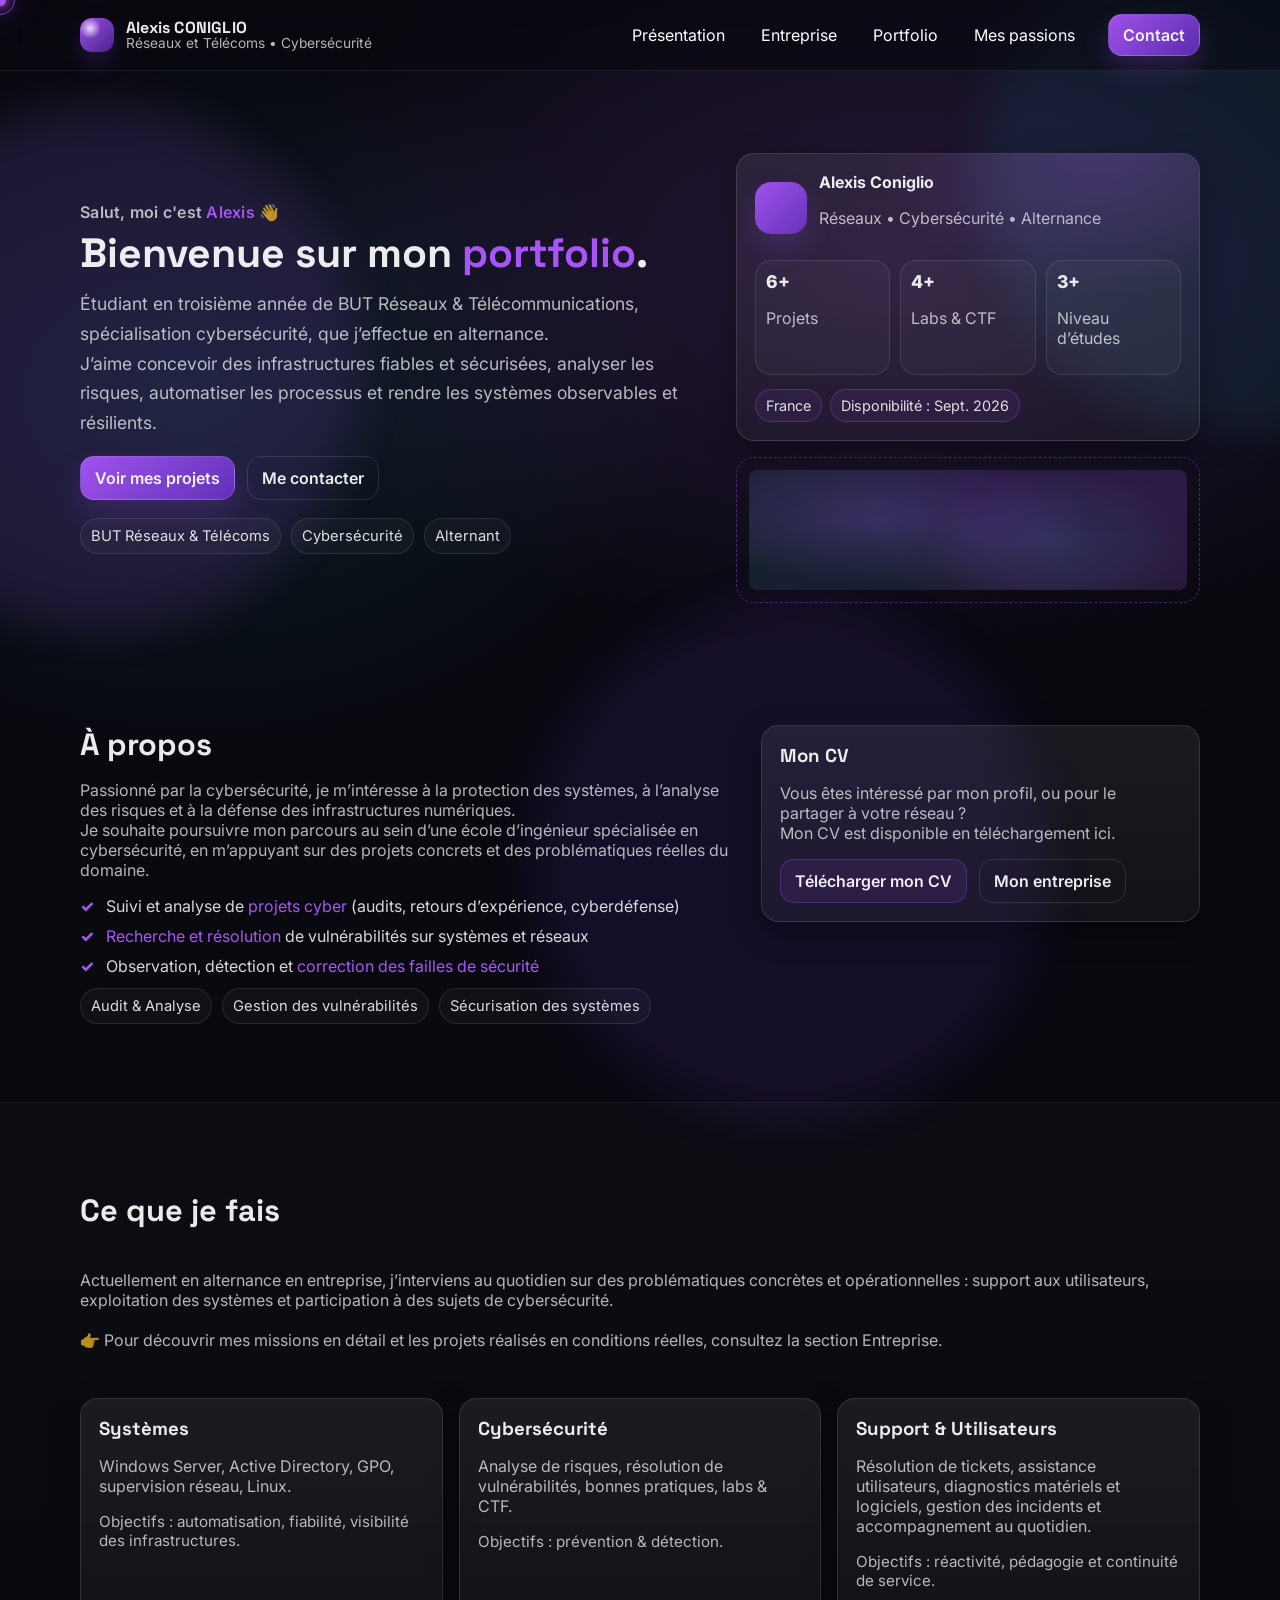
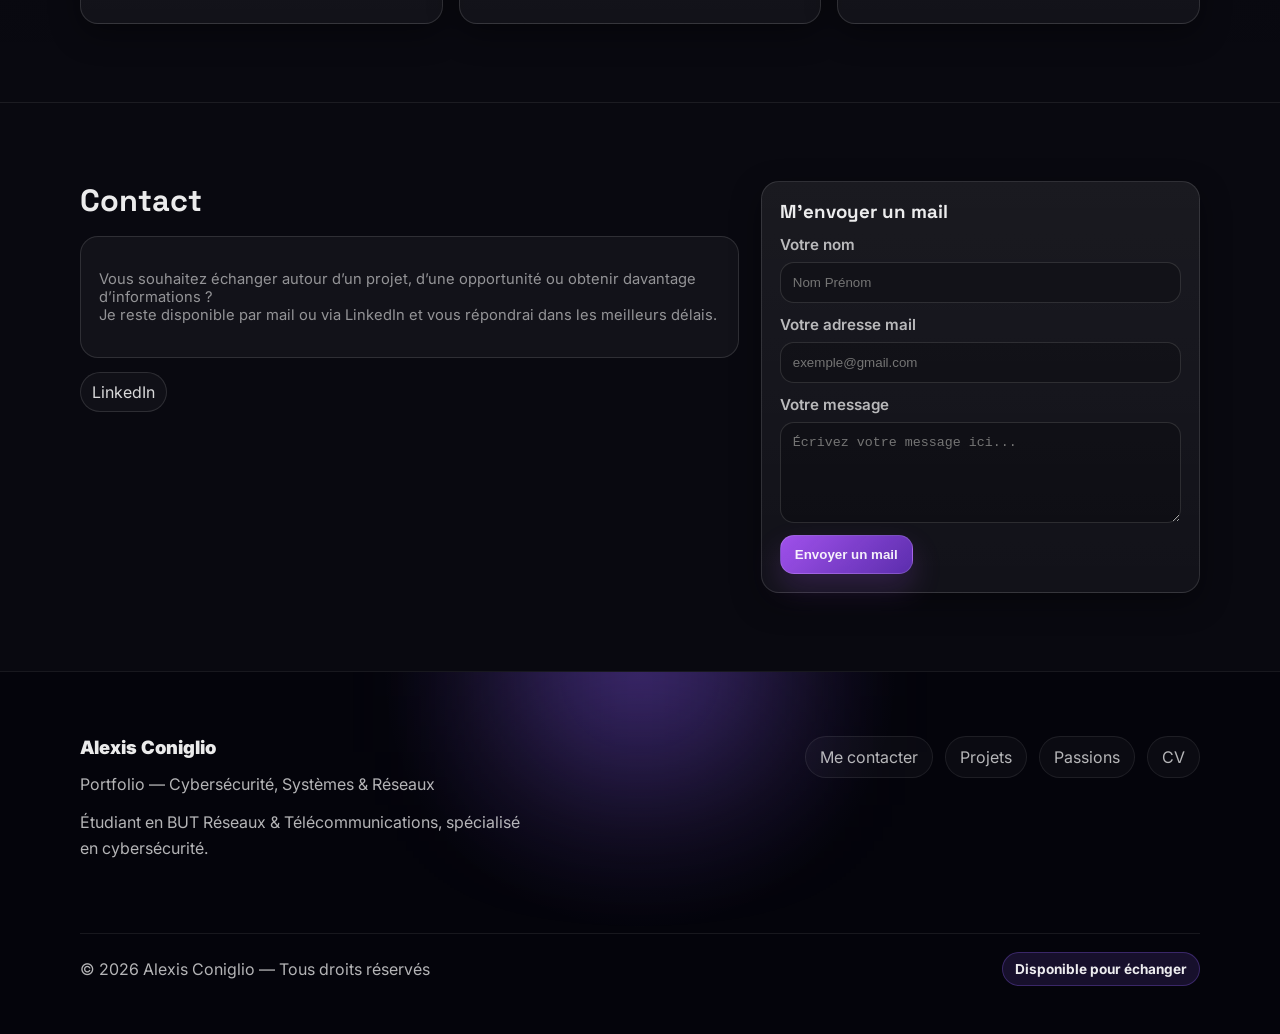
==== index.html @ c51f682e "Modification HTML + CSS" ====
<!doctype html>
<html lang="fr">
<head>
  <meta charset="utf-8" />
  <meta name="viewport" content="width=device-width,initial-scale=1" />
  <meta name="color-scheme" content="dark" />
  <title>Portfolio • Présentation</title>
  <meta name="description" content="Portfolio personnel – thème noir & violet." />
  <link rel="icon" href="assets/img/favicon.svg" type="image/svg+xml" />
  <link rel="stylesheet" href="assets/css/style.css" />
  <link rel="preconnect" href="https://fonts.googleapis.com" />
  <link rel="preconnect" href="https://fonts.gstatic.com" crossorigin />
  <link href="https://fonts.googleapis.com/css2?family=Inter:wght@400;600;800&family=Space+Grotesk:wght@500;700&display=swap" rel="stylesheet">
</head>
<body>
  <a class="skip-link" href="#contenu">Aller au contenu</a>

  <header class="site-header">
    <div class="container header-inner">
      <a class="brand" href="index.html" aria-label="Retour à l'accueil">
        <span class="brand-mark" aria-hidden="true"></span>
        <span class="brand-text">
          <span class="brand-name">Alexis CONIGLIO</span>
          <span class="brand-sub">Réseaux et Télécoms • Cybersécurité</span>
        </span>
      </a>

      <button class="nav-toggle" type="button" aria-expanded="false" aria-controls="nav">
        <span class="nav-toggle-lines" aria-hidden="true"></span>
        <span class="sr-only">Ouvrir le menu</span>
      </button>

      <nav id="nav" class="nav" aria-label="Navigation principale">
        <a class="nav-link" href="index.html">Présentation</a>
        <a class="nav-link" href="entreprise.html">Entreprise</a>
        <a class="nav-link" href="portfolio.html">Portfolio</a>
        <a class="nav-link" href="passions.html">Mes passions</a>
        <a class="nav-cta" href="index.html#contact">Contact</a>
      </nav>
    </div>
  </header>

  <div class="bg-orbs" aria-hidden="true">
    <span class="orb orb-a"></span>
    <span class="orb orb-b"></span>
    <span class="orb orb-c"></span>
  </div>

  <main id="contenu">

    <section class="hero">
      <div class="container hero-grid">
        <div class="hero-text">
          <p class="kicker reveal">Salut, moi c'est <span class="accent">Alexis</span> 👋</p>
          <h1 class="reveal">Bienvenue sur mon <span class="accent">portfolio</span>.</h1>
          <p class="lead reveal">
            Étudiant en troisième année de BUT Réseaux & Télécommunications, spécialisation cybersécurité, que j’effectue en alternance. <br>
            J’aime concevoir des infrastructures fiables et sécurisées, analyser les risques, automatiser les processus et rendre les systèmes observables et résilients.
          </p>

          <div class="hero-actions reveal">
            <a class="btn primary" href="portfolio.html">Voir mes projets</a>
            <a class="btn ghost" href="#contact">Me contacter</a>
          </div>

          <div class="hero-badges reveal" aria-label="Points forts">
            <span class="badge">BUT Réseaux & Télécoms</span>
            <span class="badge">Cybersécurité</span>
            <span class="badge">Alternant</span>
          </div>
        </div>

        <div class="hero-visual reveal">
          <div class="card profile-card">
            <div class="profile-top">
              <div class="avatar" aria-hidden="true"></div>
              <div>
                <p class="profile-name">Alexis Coniglio</p>
                <p class="muted">Réseaux • Cybersécurité • Alternance</p>
              </div>
            </div>

            <div class="profile-stats">
              <div class="stat">
                <p class="stat-number">6+</p>
                <p class="muted">Projets</p>
              </div>
              <div class="stat">
                <p class="stat-number">4+</p>
                <p class="muted">Labs & CTF</p>
              </div>
              <div class="stat">
                <p class="stat-number">3+</p>
                <p class="muted">Niveau d’études</p>
              </div>
            </div>

            <div class="profile-meta">
              <span class="chip">France</span>
              <span class="chip">Disponibilité : Sept. 2026</span>
            </div>
          </div>

          <div class="glow-frame" aria-hidden="true">
            <div class="glow-inner"></div>
          </div>
        </div>
      </div>

    </section>

    <section id="apropos" class="section">
      <div class="container two-col">
        <div class="reveal">
          <h2>À propos</h2>
          <p class="muted">
            Passionné par la cybersécurité, je m’intéresse à la protection des systèmes, à l’analyse des risques et à la défense des infrastructures numériques. <br>
            Je souhaite poursuivre mon parcours au sein d’une école d’ingénieur spécialisée en cybersécurité, en m’appuyant sur des projets concrets et des problématiques réelles du domaine.
          </p>

          <ul class="checklist">
            <li>Suivi et analyse de <span class="accent">projets cyber</span> (audits, retours d’expérience, cyberdéfense)</li>
            <li><span class="accent">Recherche et résolution</span> de vulnérabilités sur systèmes et réseaux</li>
            <li>Observation, détection et <span class="accent">correction des failles de sécurité</span></li>
          </ul>

          <div class="pill-row">
            <span class="pill">Audit & Analyse</span>
            <span class="pill">Gestion des vulnérabilités</span>
            <span class="pill">Sécurisation des systèmes</span>
          </div>
        </div>

        <div class="card reveal">
          <h3>Mon CV</h3>
          <p class="muted">
            Vous êtes intéressé par mon profil, ou pour le partager à votre réseau ? <br>
            Mon CV est disponible en téléchargement ici.
          </p>
          <div class="row">
            <a class="btn secondary" href="assets/docs/CV_alternance_Alexis_Coniglio.pdf" target="_blank" rel="noreferrer">Télécharger mon CV</a>
            <a class="btn ghost" href="entreprise.html">Mon entreprise</a>
          </div>
        </div>
      </div>
    </section>

    <section class="section alt">
      <div class="container">
        <div class="section-head reveal">
          <h2>Ce que je fais</h2>
          <p class="muted">Actuellement en alternance en entreprise, j’interviens au quotidien sur des problématiques concrètes et opérationnelles : support aux utilisateurs, exploitation des systèmes et participation à des sujets de cybersécurité.<br><br>
                          👉 Pour découvrir mes missions en détail et les projets réalisés en conditions réelles, consultez la section Entreprise.</p>
        </div>

        <div class="grid cards-3">
            <article class="card reveal">
            <h3>Systèmes</h3>
            <p class="muted">Windows Server, Active Directory, GPO, supervision réseau, Linux.</p>
            <p class="mini">Objectifs : automatisation, fiabilité, visibilité des infrastructures.</p>
          </article>

          <article class="card reveal">
            <h3>Cybersécurité</h3>
            <p class="muted">Analyse de risques, résolution de vulnérabilités, bonnes pratiques, labs & CTF.</p>
            <p class="mini">Objectifs : prévention & détection.</p>
          </article>

          <article class="card reveal">
            <h3>Support & Utilisateurs</h3>
            <p class="muted">Résolution de tickets, assistance utilisateurs, diagnostics matériels et logiciels, gestion des incidents et accompagnement au quotidien.</p>
            <p class="mini">Objectifs : réactivité, pédagogie et continuité de service.</p>
          </article>
        </div>
      </div>
    </section>

    <section id="contact" class="section">
      <div class="container two-col">
        <div class="reveal">
          <h2>Contact</h2>
          <p class="muted">
          </p>
          <div class="tip card subtle">
            <p class="muted small">
              Vous souhaitez échanger autour d’un projet, d’une opportunité ou obtenir davantage d’informations ? <br>
              Je reste disponible par mail ou via LinkedIn et vous répondrai dans les meilleurs délais.
            </p>
          </div>
          <div class="social">
            <a class="social-link" href="https://www.linkedin.com/in/alexis-coniglio" target="_blank" rel="noreferrer">LinkedIn</a>
          </div>
        </div>

        <form class="card reveal" id="contactForm" autocomplete="on">
          <h3>M'envoyer un mail</h3>

          <label class="field">
            <span>Votre nom</span>
            <input name="name" type="text" placeholder="Nom Prénom" required />
          </label>

          <label class="field">
            <span>Votre adresse mail</span>
            <input name="email" type="email" placeholder="exemple@gmail.com" required />
          </label>

          <label class="field">
            <span>Votre message</span>
            <textarea name="message" rows="5" placeholder="Écrivez votre message ici..." required></textarea>
          </label>

          <button class="btn primary" type="submit">Envoyer un mail</button>
        </form>
      </div>
    </section>

  </main>

<footer class="site-footer">
  <div class="container footer-inner">
    <div class="footer-brand">
      <p class="footer-title">Alexis Coniglio</p>
      <p class="muted">Portfolio — Cybersécurité, Systèmes & Réseaux</p>
      <p class="footer-desc">
        Étudiant en BUT Réseaux & Télécommunications, spécialisé en cybersécurité.
      </p>
    </div>

    <div class="footer-links">
      <a href="index.html#contact">Me contacter</a>
      <a href="portfolio.html">Projets</a>
      <a href="passions.html">Passions</a>
      <a href="assets/docs/CV_alternance_Alexis_Coniglio.pdf" target="_blank" rel="noreferrer">CV</a>
    </div>
  </div>

  <div class="container footer-bottom">
    <span class="muted">© <span id="year"></span> Alexis Coniglio — Tous droits réservés</span>
    <span class="footer-pill">Disponible pour échanger</span>
  </div>
</footer>

  <div class="cursor"></div>
  <div class="cursor-follower"></div>

  <script src="assets/js/main.js"></script>
  
</body>
</html>
---- assets/css/style.css ----
:root{
  --bg:#090910;
  --panel:rgba(255,255,255,.06);
  --panel-strong:rgba(255,255,255,.10);
  --text:rgba(255,255,255,.92);
  --muted:rgba(255,255,255,.70);
  --muted2:rgba(255,255,255,.55);
  --violet:#a855f7;
  --violet2:#7c3aed;
  --cyan:#22d3ee;
  --border:rgba(255,255,255,.12);
  --radius:18px;
  --shadow:0 18px 50px rgba(0,0,0,.55);
  --shadow-soft:0 10px 30px rgba(0,0,0,.38);
  --max:1120px;
}
*{box-sizing:border-box;}

html{
  scroll-behavior:smooth;
}

body{
  margin:0;
  font-family:Inter,system-ui,-apple-system,Segoe UI,Roboto,Ubuntu,Cantarell,"Helvetica Neue",Arial,sans-serif;
  background:radial-gradient(1200px 700px at 70% 10%, rgba(168,85,247,.18), transparent 55%),
             radial-gradient(900px 650px at 15% 15%, rgba(34,211,238,.10), transparent 55%),
             var(--bg);
  color:var(--text);
  overflow-x:hidden;
}
a{
  color:inherit;
  text-decoration:none;
}
img{
  max-width:100%;
  display:block;
}

code{
  font-family:ui-monospace,SFMono-Regular,Menlo,Monaco,Consolas,"Liberation Mono","Courier New",monospace;
  background:rgba(255,255,255,.06);
  border:1px solid rgba(255,255,255,.10);
  padding:.12rem .35rem;
  border-radius:10px;
}

.skip-link{
  position:absolute;
  left:-999px;
  top:12px;
  padding:10px 12px;
  background:#111;
  border:1px solid var(--border);
  border-radius:12px
  ;z-index:999;
}

.skip-link:focus{
  left:12px;
}

.container{
  width:min(var(--max), calc(100% - 40px));
  margin-inline:auto;
}

.muted{
  color:var(--muted);
}

.small{
  font-size:.92rem;
  color:var(--muted2);
}

.mini{
  font-size:.95rem;
  color:var(--muted);
  margin-top:.65rem;
}

.accent{
  color:var(--violet);
}

.accent-link{
  color:var(--violet);
  border-bottom:1px dashed rgba(168,85,247,.45);
}

.accent-link:hover{
  border-bottom-style:solid;
}

.site-header{
  position:sticky;
  top:0;
  z-index:50;
  backdrop-filter:blur(14px);
  background:rgba(9,9,16,.55);
  border-bottom:1px solid rgba(255,255,255,.08);
}

.header-inner{
  display:flex;
  align-items:center;
  justify-content:space-between;
  padding:14px 0;
}

.brand{
  display:inline-flex;
  gap:12px;
  align-items:center;
}

.brand-mark{
  width:34px;
  height:34px;
  border-radius:12px;
  background:radial-gradient(16px 16px at 30% 30%, rgba(255,255,255,.8), rgba(255,255,255,.15) 55%, transparent 65%),
             linear-gradient(135deg, rgba(168,85,247,.95), rgba(124,58,237,.55));
  box-shadow:0 10px 25px rgba(168,85,247,.20);
}

.brand-text{
  line-height:1.1;
}

.brand-name{
  display:block;
  font-family:"Space Grotesk",Inter,system-ui,sans-serif;
  font-weight:700;
  letter-spacing:.2px;
}

.brand-sub{
  display:block;
  font-size:.86rem;
  color:var(--muted);
}

.nav{
  display:flex;
  align-items:center;
  gap:10px;
}

.nav-link{
  padding:10px 12px;
  border-radius:12px;
  color:white;
  border:1px solid transparent;
}

.nav-link:hover{
  color:#a855f7;
  border-color:rgba(255,255,255,.10);
  background:rgba(255,255,255,.04);
}

.nav-cta{
  margin-left:10px;
  padding:10px 14px;
  border-radius:14px;
  background:linear-gradient(135deg, rgba(168,85,247,.95), rgba(124,58,237,.70));
  border:1px solid rgba(255,255,255,.12);
  box-shadow:0 12px 26px rgba(168,85,247,.22);
  font-weight:600;
}

.nav-cta:hover{
  filter:brightness(1.05);
}

.nav-toggle{
  display:none;
  width:42px;
  height:42px;
  border-radius:14px;
  border:1px solid rgba(255,255,255,.12);
  background:rgba(255,255,255,.04);
  color:var(--text);
}

.nav-toggle-lines{
  width:18px;
  height:2px;
  background:currentColor;
  display:inline-block;
  position:relative;
}

.nav-toggle-lines::before,.nav-toggle-lines::after{
  content:"";
  position:absolute;
  left:0;
  width:18px;
  height:2px;
  background:currentColor;
}

.nav-toggle-lines::before{
  top:-6px;
}

.nav-toggle-lines::after{
  top:6px;
}

.sr-only{
  position:absolute;
  width:1px;
  height:1px;
  padding:0;
  margin:-1px;
  overflow:hidden;
  clip:rect(0,0,0,0);
  white-space:nowrap;
  border:0;
}

.bg-orbs{
  position:fixed;
  inset:0;
  pointer-events:none;
  z-index:0;
}

.orb{
  position:absolute;
  width:520px;
  height:520px;
  border-radius:999px;
  filter:blur(24px);
  opacity:.40;
  transform:translateZ(0);
  animation:float 16s ease-in-out infinite;
}

.orb-a{
  left:-160px;
  top:12vh;
  background:rgba(168,85,247,.35);
}

.orb-b{
  right:-220px;
  top:-90px;
  background:rgba(34,211,238,.20);
  animation-duration:20s;
}

.orb-c{
  right:18vw;
  bottom:-220px;
  background:rgba(124,58,237,.28);
  animation-duration:22s;
}

@keyframes float{0%,100%{transform:translate(0,0) scale(1);}50%{transform:translate(18px,-18px) scale(1.02);}}

main{
  position:relative;
  z-index:1;
}

.section{
  padding:78px 0;
}

.section.alt{
  background:linear-gradient(180deg, rgba(255,255,255,.02), rgba(255,255,255,.00));
  border-top:1px solid rgba(255,255,255,.06);
  border-bottom:1px solid rgba(255,255,255,.06);
}

.section-head{
  display:grid;
  gap:10px;
  margin-bottom:22px;
}

.two-col{
  display:grid;
  grid-template-columns:1.2fr .8fr;
  gap:22px;
  align-items:start;
}

.grid{
  display:grid;
  gap:16px;
}

.cards-3{
  grid-template-columns:repeat(3, 1fr);
}

.cards-2{
  grid-template-columns:repeat(2, 1fr);
}

.hero{
  padding:82px 0 44px;
}

.page-hero{
  padding:22px 0 0;
}

.hero-grid{
  display:grid;
  grid-template-columns:1.15fr .85fr;
  gap:28px;
  align-items:center;
}

.hero-grid-tight{
  padding-top:52px;
  padding-bottom:52px;
  align-items:start;
}

.kicker{
  color:var(--muted);
  font-weight:600;
  letter-spacing:.25px;
  margin:0 0 10px;
}

h1{
  font-family:"Space Grotesk",Inter,system-ui,sans-serif;
  font-size:clamp(2.1rem, 3.2vw, 3.1rem);
  line-height:1.05;
  margin:0 0 14px;
}

h2{
  font-family:"Space Grotesk",Inter,system-ui,sans-serif;
  font-size:clamp(1.55rem, 2.4vw, 2rem);
  margin:0 0 10px;
}

h3{
  font-family:"Space Grotesk",Inter,system-ui,sans-serif;
  margin:0 0 8px;
}

.lead{
  font-size:1.1rem;
  line-height:1.7;
  max-width:62ch;
  margin:0 0 18px;
  color:var(--muted);
}

.hero-actions{
  display:flex;
  gap:12px;
  flex-wrap:wrap;
  margin:18px 0 12px;
}

.hero-badges{
  display:flex;
  flex-wrap:wrap;
  gap:10px;
  margin-top:18px;
}

.badge{
  font-size:.92rem;
  padding:8px 10px;
  border-radius:999px;
  border:1px solid rgba(255,255,255,.10);
  background:rgba(255,255,255,.03);
  color:rgba(255,255,255,.86);
}

.card{
  border:1px solid rgba(255,255,255,.12);
  background:linear-gradient(180deg, rgba(255,255,255,.07), rgba(255,255,255,.04));
  border-radius:var(--radius);
  padding:18px;
  box-shadow:var(--shadow-soft);
}

.card.subtle{
  background:rgba(255,255,255,.04);
  box-shadow:none;
}

.profile-card{
  position:relative;
  overflow:hidden;
}

.profile-card::after{
  content:"";
  position:absolute;
  inset:-1px;
  background:radial-gradient(420px 260px at 80% 0%, rgba(168,85,247,.22), transparent 55%);
  pointer-events:none;
}

.profile-top{
  display:flex;
  gap:12px;
  align-items:center;
}

.avatar{
  width:52px;
  height:52px;
  border-radius:16px;
  background:linear-gradient(135deg, rgba(168,85,247,.95), rgba(124,58,237,.70));
  box-shadow:0 14px 26px rgba(168,85,247,.18);
}

.profile-name{
  margin:0;
  font-weight:700;
}

.profile-stats{
  display:grid;
  grid-template-columns:repeat(3, 1fr);
  gap:10px;
  margin-top:16px;
}

.stat{
  border:1px solid rgba(255,255,255,.10);
  border-radius:16px;
  padding:10px;
  background:rgba(255,255,255,.03);
}

.stat-number{
  font-weight:800;
  font-size:1.1rem;
  margin:0 0 4px;
  color:rgba(255,255,255,.90);
}

.profile-meta{
  display:flex;
  flex-wrap:wrap;
  gap:8px;
  margin-top:14px;
}

.chip{
  font-size:.9rem;
  padding:7px 10px;
  border-radius:999px;
  border:1px solid rgba(168,85,247,.30);
  background:rgba(168,85,247,.08);
  color:rgba(255,255,255,.86);
}

.glow-frame{
  margin-top:16px;
  border-radius:var(--radius);
  border:1px dashed rgba(168,85,247,.38);
  padding:12px;
}

.glow-inner{
  height:120px;
  border-radius:calc(var(--radius) - 10px);
  background:radial-gradient(380px 120px at 30% 40%, rgba(168,85,247,.22), transparent 55%),
             radial-gradient(220px 120px at 70% 60%, rgba(34,211,238,.12), transparent 58%),
             rgba(255,255,255,.03);
  position:relative;
  overflow:hidden;
}

.glow-inner::after{
  content:"";
  position:absolute;
  width:140%;
  height:140%;
  left:-20%;
  top:-20%;
  background:conic-gradient(from 140deg, rgba(168,85,247,.18), rgba(34,211,238,.08), rgba(124,58,237,.15), rgba(168,85,247,.18));
  filter:blur(20px);
  animation:spin 10s linear infinite;
}

@keyframes spin{to{transform:rotate(360deg);}}

.hero-scroll{
  padding-top:16px;
}

.scroll-hint{
  display:inline-flex;
  align-items:center;
  gap:10px;
  padding:10px 12px;
  border-radius:999px;
  border:1px solid rgba(255,255,255,.10);
  background:rgba(255,255,255,.03);
}

.scroll-dot{
  width:8px;
  height:8px;
  border-radius:999px;
  background:var(--violet);
  box-shadow:0 0 0 6px rgba(168,85,247,.12);
}

.btn{
  display:inline-flex;
  align-items:center;
  justify-content:center;
  gap:10px;
  padding:11px 14px;
  border-radius:14px;
  border:1px solid rgba(255,255,255,.12);
  background:rgba(255,255,255,.04);
  color:rgba(255,255,255,.92);
  font-weight:600;
}

.btn:hover{
  background:rgba(255,255,255,.06);
}

.btn.primary{
  background:linear-gradient(135deg, rgba(168,85,247,.95), rgba(124,58,237,.70));
  border-color:rgba(255,255,255,.14);
  box-shadow:0 14px 30px rgba(168,85,247,.20);
}

.btn.primary:hover{
  filter:brightness(1.05);
}

.btn.secondary{
  background:rgba(168,85,247,.10);
  border-color:rgba(168,85,247,.28);
}

.btn.ghost{
  background:transparent;
  border-color:rgba(255,255,255,.12);
}

.row{
  display:flex;
  gap:12px;
  flex-wrap:wrap;
  align-items:center;
}

.sep{
  border:none;
  border-top:1px solid rgba(255,255,255,.10);
  margin:14px 0;
}

.pill-row{
  display:flex;
  gap:10px;
  flex-wrap:wrap;
  margin-top:12px;
}

.pill{
  font-size:.92rem;
  padding:8px 10px;
  border-radius:999px;
  background:rgba(255,255,255,.03);
  border:1px solid rgba(255,255,255,.10);
  color:rgba(255,255,255,.85);
}

.checklist{
  list-style:none;
  padding:0;
  margin:16px 0 0;
  display:grid;
  gap:10px;
}

.checklist li{
  padding-left:26px;
  position:relative;
  color:rgba(255,255,255,.84);
}

.checklist li::before{
  content:"✓";
  position:absolute;
  left:0;
  top:0;
  color:var(--violet);
  font-weight:800;
}

.bullets{
  margin:10px 0 0;
  color:rgba(255,255,255,.82);
}

.bullets li{
  margin:8px 0;
}

.field{
  display:grid;
  gap:8px;
  margin:12px 0;
}

.field span{
  color:var(--muted);
  font-weight:600;
  font-size:.95rem;
}

input,textarea{
  width:100%;
  border-radius:14px;
  border:1px solid rgba(255,255,255,.12);
  background:rgba(0,0,0,.20);
  color:var(--text);
  padding:12px 12px;
  outline:none;
}

input:focus,textarea:focus{
  border-color:rgba(168,85,247,.55);
  box-shadow:0 0 0 6px rgba(168,85,247,.14);
}

.social{
  display:flex;
  gap:10px;
  flex-wrap:wrap;
  margin-top:14px;
}

.social-link{
  padding:9px 11px;
  border-radius:999px;
  border:1px solid rgba(255,255,255,.12);
  background:rgba(255,255,255,.03);
  color:rgba(255,255,255,.84);
}

.social-link:hover{
  background:rgba(255,255,255,.05);
}

.kv{
  display:grid;
  grid-template-columns:120px 1fr;
  gap:10px 12px;
  margin-top:10px;
}

.kv .k{
  color:var(--muted);
  font-weight:700;
}

.kv .v{
  color:rgba(255,255,255,.88);
}

.timeline{
  display:grid;
  gap:16px;
  margin-top:18px;
}

.tl-item{
  display:grid;
  grid-template-columns:22px 1fr;
  gap:14px;
  align-items:start;
}

.tl-dot{
  width:14px;
  height:14px;
  border-radius:999px;
  background:var(--violet);
  box-shadow:0 0 0 6px rgba(168,85,247,.14);
  margin-top:20px;
}

.skill{
  display:grid;
  gap:8px;
  margin:14px 0;
}

.skill span{
  color:rgba(255,255,255,.84);
  font-weight:600;
}

.bar{
  height:12px;
  border-radius:999px;
  border:1px solid rgba(255,255,255,.10);
  background:rgba(255,255,255,.03);
  overflow:hidden;
}

.fill{
  height:100%;
  border-radius:999px;
  background:linear-gradient(90deg, rgba(168,85,247,.95), rgba(34,211,238,.30));
}

.toolbar{
  display:flex;
  gap:12px;
  align-items:center;
  justify-content:space-between;
  margin-bottom:18px;
  flex-wrap:wrap;
}

.search input{
  min-width:min(520px, 82vw);
}

.filters{
  display:flex;
  flex-wrap:wrap;
  gap:8px;
}

.chip-btn{
  padding:9px 11px;
  border-radius:999px;
  border:1px solid rgba(255,255,255,.12);
  background:rgba(255,255,255,.03);
  color:rgba(255,255,255,.84);
  font-weight:600;
  cursor:pointer;
}

.chip-btn:hover{
  background:rgba(255,255,255,.05);
}

.chip-btn.is-active{
  border-color:rgba(168,85,247,.45);
  background:rgba(168,85,247,.10);
}

.project{
  display:grid;
  gap:12px;
}

.project-top{
  display:grid;
  grid-template-columns:110px 1fr;
  gap:14px;
  align-items:center;
}

.project-img{
  width:110px;
  height:78px;
  border-radius:14px;
  border:1px solid rgba(255,255,255,.12);
  background:rgba(255,255,255,.03);
  overflow:hidden;
}

.tags{
  display:flex;
  flex-wrap:wrap;
  gap:8px;
  margin-top:8px;
}

.tag{
  font-size:.85rem;
  padding:6px 9px;
  border-radius:999px;
  border:1px solid rgba(255,255,255,.10);
  background:rgba(255,255,255,.03);
  color:rgba(255,255,255,.80);
}

.accordion{
  border-top:1px solid rgba(255,255,255,.10);
  padding-top:10px;
}

.acc-btn{
  width:100%;
  text-align:left;
  display:flex;
  align-items:center;
  justify-content:space-between;
  gap:12px;
  padding:10px 12px;
  border-radius:14px;
  border:1px solid rgba(255,255,255,.10);
  background:rgba(255,255,255,.03);
  cursor:pointer;
  color:rgba(255,255,255,.92);
  font-weight:700;
}

.acc-btn:hover{
  background:rgba(255,255,255,.05);
}

.acc-chevron{
  width:12px;
  height:12px;
  border-right:2px solid rgba(255,255,255,.80);
  border-bottom:2px solid rgba(255,255,255,.80);
  transform:rotate(45deg);
  transition:transform .18s ease;
}

.acc-panel{
  max-height:0;
  overflow:hidden;
  transition:max-height .22s ease;
}

.project.is-open .acc-chevron{
  transform:rotate(225deg);
}

.project.is-open .acc-panel{
  max-height:500000px;
}

.link-row{
  display:flex;
  gap:10px;
  flex-wrap:wrap;
  margin-top:10px;
}

.link{
  color:var(--violet);
  border-bottom:1px dashed rgba(168,85,247,.45);
}

.link:hover{
  border-bottom-style:solid;
}

.mosaic{
  display:grid;
  grid-template-columns:1fr .9fr;
  gap:18px;
  align-items:start;
}

.mosaic-grid{
  display:grid;
  grid-template-columns:repeat(3, 1fr);
  gap:12px;
}

.tile{
  position:relative;
  border-radius:18px;
  border:1px solid rgba(255,255,255,.12);
  background:rgba(255,255,255,.03);
  overflow:hidden;
  padding:14px;
  cursor:pointer;
  min-height:120px;
  transition:transform .18s ease, background .18s ease;
}

.tile:hover{
  transform:translateY(-2px);
  background:rgba(255,255,255,.05);
}

.tile .icon{
  width:38px;
  height:38px;
  border-radius:14px;
  background:rgba(168,85,247,.12);
  border:1px solid rgba(168,85,247,.22);
  display:flex;
  align-items:center;
  justify-content:center;
  margin-bottom:10px;
  font-size:18px;
}

.tile .title{
  font-weight:800;
  margin:0 0 6px;
}

.tile .desc{
  margin:0;
  color:var(--muted);
  font-size:.95rem;}

.mosaic-panel{
  position:sticky;
  top:92px;
}

.mini-stats{
  display:flex;
  flex-wrap:wrap;
  gap:10px;
  margin:14px 0;
}

.stat-pill{
  padding:8px 10px;
  border-radius:999px;
  border:1px solid rgba(255,255,255,.10);
  background:rgba(255,255,255,.03);
  color:rgba(255,255,255,.84);
  font-size:.92rem;
}
.big-number{
  font-size:2.1rem;
  font-weight:900;
  margin:8px 0 0;
  font-family:"Space Grotesk",Inter,system-ui,sans-serif;
}

.site-footer{
  border-top:1px solid rgba(255,255,255,.08);
  background:rgba(0,0,0,.18);
}

.footer-inner{
  display:flex;
  align-items:center;
  justify-content:space-between;
  gap:16px;
  padding:26px 0;
  flex-wrap:wrap;
}

.footer-title{
  margin:0;
  font-weight:800;
}

.footer-links{
  display:flex;
  gap:14px;
  flex-wrap:wrap;
}

.footer-links a{
  color:var(--muted);
  padding:8px 10px;
  border-radius:12px;
  border:1px solid transparent;
}
.footer-links a:hover{
  color:var(--text);
  border-color:rgba(255,255,255,.10);
  background:rgba(255,255,255,.03);
}
.footer-bottom{
  display:flex;
  justify-content:space-between;
  gap:12px;
  flex-wrap:wrap;
  padding:14px 0 26px;
}

.reveal{
  opacity:0;
  transform:translateY(10px);
  transition:opacity .45s ease, transform .45s ease;
}
.reveal.is-visible{
  opacity:1;
  transform:translateY(0);
}

@media (max-width: 920px){
  .two-col{grid-template-columns:1fr;}
  .cards-3{
    grid-template-columns:1fr;
  }
  .cards-2{
    grid-template-columns:1fr;
  }
  .hero-grid{
    grid-template-columns:1fr;
  }
  .mosaic{
    grid-template-columns:1fr;
  }
  .mosaic-panel{
    position:relative;
    top:auto;
  }
  .mosaic-grid{
    grid-template-columns:repeat(2, 1fr);
  }
  .project-top{
    grid-template-columns:90px 1fr;
  }
  .project-img{
    width:90px;
    height:64px;
  }
}
@media (max-width: 780px){
  .nav-toggle{
    display:inline-flex;
    align-items:center;
    justify-content:center;
  }

  .nav{
    position:absolute;
    right:20px;
    top:66px;
    flex-direction:column;
    align-items:stretch;
    gap:8px;
    width:min(320px, calc(100vw - 40px));
    padding:12px;
    border-radius:18px;
    border:1px solid rgba(255,255,255,.12);
    background:rgba(9,9,16,.92);
    box-shadow:var(--shadow);
    display:none;
  }
  .nav.is-open{
    display:flex;
  }

  .nav-cta{
    margin-left:0;
    text-align:
    center;
  }
}

#projectsGrid{
  grid-template-columns: repeat(2, 1fr);
}
@media (max-width: 768px){
  #projectsGrid{
    grid-template-columns: 1fr;
  }
}

#projectsGrid .project.is-open{
  grid-column: 1 / -1;
}

#projectsGrid .project.is-open{
  transform: translateY(-1px);
}

body{
    cursor:none;
}

.cursor{
    width:12px;
    height:12px;
    background:#a855f7;
    border-radius:50%;
    position:fixed;
    top:0;
    left:0;
    pointer-events:none;
    transform:translate(-50%, -50%);
    z-index:99999;
    box-shadow:
        0 0 10px #a855f7,
        0 0 20px #a855f7,
        0 0 40px #a855f7;
}

.cursor-follower{
    width:30px;
    height:30px;
    border:1px solid rgba(168,85,247,.7);
    border-radius:50%;
    position:fixed;
    top:0;
    left:0;
    pointer-events:none;
    transform:translate(-50%, -50%);
    z-index:99998;
    transition:
        width .2s ease,
        height .2s ease,
        border .2s ease,
        background .2s ease;
    backdrop-filter:none;
    background:transparent;
}

a:hover ~ .cursor-follower,
button:hover ~ .cursor-follower{
    width:60px;
    height:60px;
    background:rgba(168,85,247,.10);
    border-color:#a855f7;
}

@media (max-width:768px){
    .cursor,
    .cursor-follower{
        display:none;
    }

    body{
        cursor:auto;
    }
}

.passion-why{
  display:grid;
  grid-template-columns:1.15fr .85fr;
  gap:34px;
  align-items:stretch;
}

.eyebrow{
  color:var(--accent);
  font-weight:800;
  font-size:.85rem;
  text-transform:uppercase;
  letter-spacing:.08em;
  margin-bottom:10px;
}

.why-content,
.stats-panel{
  padding:30px;
  border:1px solid rgba(255,255,255,.10);
  border-radius:24px;
  background:linear-gradient(145deg, rgba(255,255,255,.06), rgba(255,255,255,.02));
  box-shadow:0 20px 60px rgba(0,0,0,.25);
}

.values-grid{
  display:grid;
  grid-template-columns:repeat(3,1fr);
  gap:14px;
  margin-top:26px;
}

.value-card{
  padding:18px;
  border-radius:18px;
  background:rgba(255,255,255,.04);
  border:1px solid rgba(255,255,255,.08);
}

.value-card span{
  display:inline-flex;
  width:38px;
  height:38px;
  align-items:center;
  justify-content:center;
  border-radius:14px;
  background:rgba(139,92,246,.18);
  margin-bottom:14px;
}

.value-card strong{
  display:block;
  margin-bottom:8px;
}

.value-card p{
  color:var(--muted);
  font-size:.92rem;
  margin:0;
}

.stats-grid{
  display:grid;
  grid-template-columns:repeat(2,1fr);
  gap:16px;
  margin-top:18px;
}

.stat-card{
  padding:22px;
  border-radius:20px;
  border:1px solid rgba(255,255,255,.10);
  background:rgba(255,255,255,.05);
}

.big-number{
  font-size:3rem;
  font-weight:900;
  margin:10px 0;
  color:var(--text);
}

.mini-highlight{
  display:flex;
  gap:14px;
  align-items:flex-start;
  margin-top:18px;
  padding:18px;
  border-radius:18px;
  background:rgba(139,92,246,.12);
  border:1px solid rgba(139,92,246,.25);
}

.mini-highlight p{
  margin:0;
  color:var(--muted);
}

@media(max-width:900px){
  .passion-why{
    grid-template-columns:1fr;
  }

  .values-grid,
  .stats-grid{
    grid-template-columns:1fr;
  }
}















.passions-hero{
  position:relative;
  overflow:hidden;
  padding-top:120px;
}

.hero-bg{
  position:absolute;
  inset:0;
  background:
    radial-gradient(circle at 15% 30%, rgba(139,92,246,.28), transparent 30%),
    radial-gradient(circle at 85% 10%, rgba(59,130,246,.18), transparent 28%),
    radial-gradient(circle at 50% 50%, rgba(168,85,247,.10), transparent 40%);
  pointer-events:none;
}

.hero-content{
  position:relative;
  z-index:2;
}

.hero-content h1{
  font-size:clamp(3rem,6vw,5rem);
  line-height:.95;
  margin:12px 0 24px;
  max-width:700px;
}

.hero-content .lead{
  max-width:680px;
  font-size:1.15rem;
  line-height:1.7;
}

.hero-mini-infos{
  display:flex;
  gap:14px;
  flex-wrap:wrap;
  margin-top:34px;
}

.hero-chip{
  display:flex;
  align-items:center;
  gap:10px;
  padding:12px 16px;
  border-radius:999px;
  border:1px solid rgba(255,255,255,.10);
  background:rgba(255,255,255,.05);
  backdrop-filter:blur(12px);
}

.hero-chip p{
  margin:0;
  font-size:.95rem;
  color:var(--text);
}

.hero-side{
  display:flex;
  justify-content:flex-end;
  align-items:center;
}

.hero-card{
  width:100%;
  max-width:420px;
  padding:30px;
  border-radius:28px;
  border:1px solid rgba(255,255,255,.10);
  background:linear-gradient(145deg, rgba(255,255,255,.08), rgba(255,255,255,.03));
  backdrop-filter:blur(18px);
  box-shadow:0 20px 60px rgba(0,0,0,.35);
}

.hero-card-top{
  color:var(--accent);
  font-weight:700;
  margin-bottom:24px;
}

.hero-lines{
  display:flex;
  flex-direction:column;
  gap:20px;
}

.hero-lines div{
  padding-bottom:18px;
  border-bottom:1px solid rgba(255,255,255,.08);
}

.hero-lines strong{
  display:block;
  margin-bottom:6px;
  font-size:1rem;
}

.hero-lines span{
  color:var(--muted);
  line-height:1.5;
  font-size:.95rem;
}

.hero-bottom-stats{
  display:grid;
  grid-template-columns:repeat(3,1fr);
  gap:12px;
  margin-top:28px;
}

.hero-bottom-stats div{
  padding:16px;
  border-radius:18px;
  background:rgba(255,255,255,.04);
  text-align:center;
}

.hero-bottom-stats strong{
  display:block;
  font-size:1.4rem;
}

.hero-bottom-stats span{
  font-size:.8rem;
  color:var(--muted);
}

.section-head{
  margin-bottom:32px;
}

.section-head h2{
  margin:10px 0 14px;
}

@media(max-width:1000px){

  .hero-grid{
    grid-template-columns:1fr;
    gap:40px;
  }

  .hero-side{
    justify-content:flex-start;
  }

  .hero-content h1{
    max-width:100%;
  }
}

.site-footer{
  position:relative;
  overflow:hidden;
  padding:38px 0 22px;
  border-top:1px solid rgba(255,255,255,.08);
  background:
    radial-gradient(circle at 50% 0%, rgba(139,92,246,.18), transparent 35%),
    rgba(5,5,12,.95);
}

.site-footer::before{
  content:"";
  position:absolute;
  width:220px;
  height:220px;
  left:50%;
  top:-140px;
  transform:translateX(-50%);
  background:rgba(139,92,246,.35);
  filter:blur(80px);
  pointer-events:none;
}

.footer-inner{
  position:relative;
  z-index:1;
  display:flex;
  justify-content:space-between;
  gap:32px;
  align-items:flex-start;
}

.footer-title{
  margin:0 0 8px;
  font-size:1.15rem;
  font-weight:900;
  color:var(--text);
}

.footer-desc{
  margin-top:12px;
  color:var(--muted);
  max-width:460px;
  line-height:1.6;
}

.footer-links{
  display:flex;
  flex-wrap:wrap;
  gap:12px;
  justify-content:flex-end;
}

.footer-links a{
  padding:10px 14px;
  border-radius:999px;
  color:var(--muted);
  border:1px solid rgba(255,255,255,.08);
  background:rgba(255,255,255,.03);
  transition:.2s ease;
}

.footer-links a:hover{
  color:var(--text);
  border-color:rgba(139,92,246,.45);
  background:rgba(139,92,246,.14);
  transform:translateY(-2px);
}

.footer-bottom{
  position:relative;
  z-index:1;
  display:flex;
  justify-content:space-between;
  align-items:center;
  gap:18px;
  margin-top:30px;
  padding-top:18px;
  border-top:1px solid rgba(255,255,255,.08);
}

.footer-pill{
  padding:8px 12px;
  border-radius:999px;
  font-size:.85rem;
  font-weight:700;
  color:var(--text);
  background:rgba(139,92,246,.14);
  border:1px solid rgba(139,92,246,.30);
}

@media(max-width:760px){
  .footer-inner,
  .footer-bottom{
    flex-direction:column;
    align-items:flex-start;
  }

  .footer-links{
    justify-content:flex-start;
  }
}

.projects-hero{
  position:relative;
  overflow:hidden;
  padding:120px 0 90px;
}

.projects-hero .hero-bg{
  position:absolute;
  inset:0;
  background:
    radial-gradient(circle at 15% 25%, rgba(139,92,246,.28), transparent 32%),
    radial-gradient(circle at 85% 10%, rgba(59,130,246,.16), transparent 28%),
    radial-gradient(circle at 55% 75%, rgba(168,85,247,.12), transparent 35%);
  pointer-events:none;
}

.projects-hero-grid{
  position:relative;
  z-index:1;
  display:grid;
  grid-template-columns:1.15fr .85fr;
  gap:48px;
  align-items:center;
}

.projects-hero-content h1{
  font-size:clamp(3rem,6vw,5rem);
  line-height:.95;
  margin:12px 0 24px;
}

.projects-hero-content .lead{
  max-width:720px;
  font-size:1.12rem;
  line-height:1.7;
}

.projects-tags{
  display:flex;
  flex-wrap:wrap;
  gap:12px;
  margin-top:32px;
}

.projects-tags span{
  padding:10px 14px;
  border-radius:999px;
  color:var(--text);
  background:rgba(255,255,255,.05);
  border:1px solid rgba(255,255,255,.10);
}

.projects-hero-card{
  position:relative;
  overflow:hidden;
  padding:30px;
  border-radius:28px;
  border:1px solid rgba(255,255,255,.10);
  background:linear-gradient(145deg, rgba(255,255,255,.08), rgba(255,255,255,.03));
  box-shadow:0 24px 70px rgba(0,0,0,.35);
  backdrop-filter:blur(18px);
}

.project-glow{
  position:absolute;
  width:180px;
  height:180px;
  right:-60px;
  top:-60px;
  background:rgba(139,92,246,.35);
  filter:blur(60px);
  pointer-events:none;
}

.project-card-header{
  position:relative;
  display:flex;
  align-items:center;
  gap:14px;
  margin-bottom:26px;
}

.project-card-header span{
  display:flex;
  width:48px;
  height:48px;
  align-items:center;
  justify-content:center;
  border-radius:18px;
  background:rgba(139,92,246,.18);
  border:1px solid rgba(139,92,246,.30);
}

.project-card-header p{
  margin:0;
  font-weight:800;
  color:var(--text);
}

.project-card-lines{
  position:relative;
  display:flex;
  flex-direction:column;
  gap:18px;
}

.project-card-lines div{
  padding:18px;
  border-radius:18px;
  background:rgba(255,255,255,.04);
  border:1px solid rgba(255,255,255,.08);
}

.project-card-lines strong{
  display:block;
  margin-bottom:6px;
}

.project-card-lines span{
  color:var(--muted);
  line-height:1.5;
  font-size:.95rem;
}

@media(max-width:900px){
  .projects-hero-grid{
    grid-template-columns:1fr;
  }
}
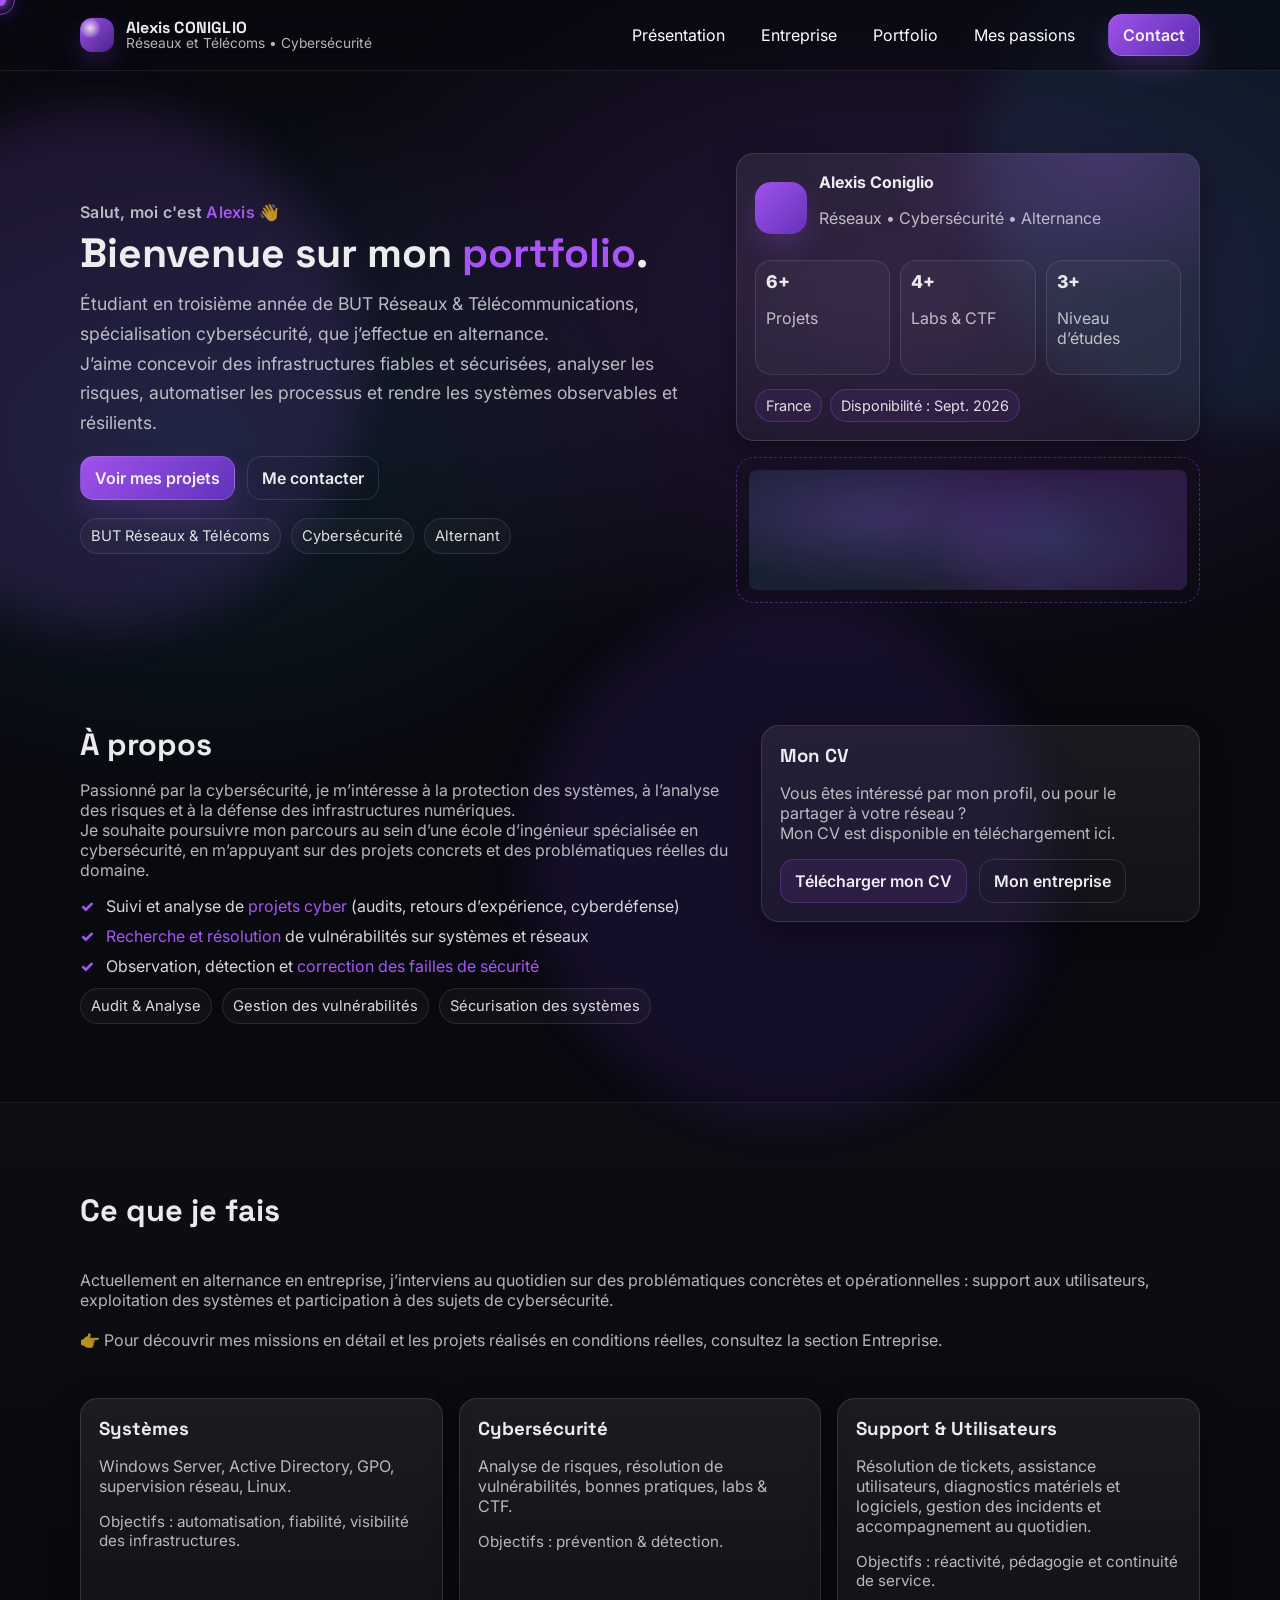
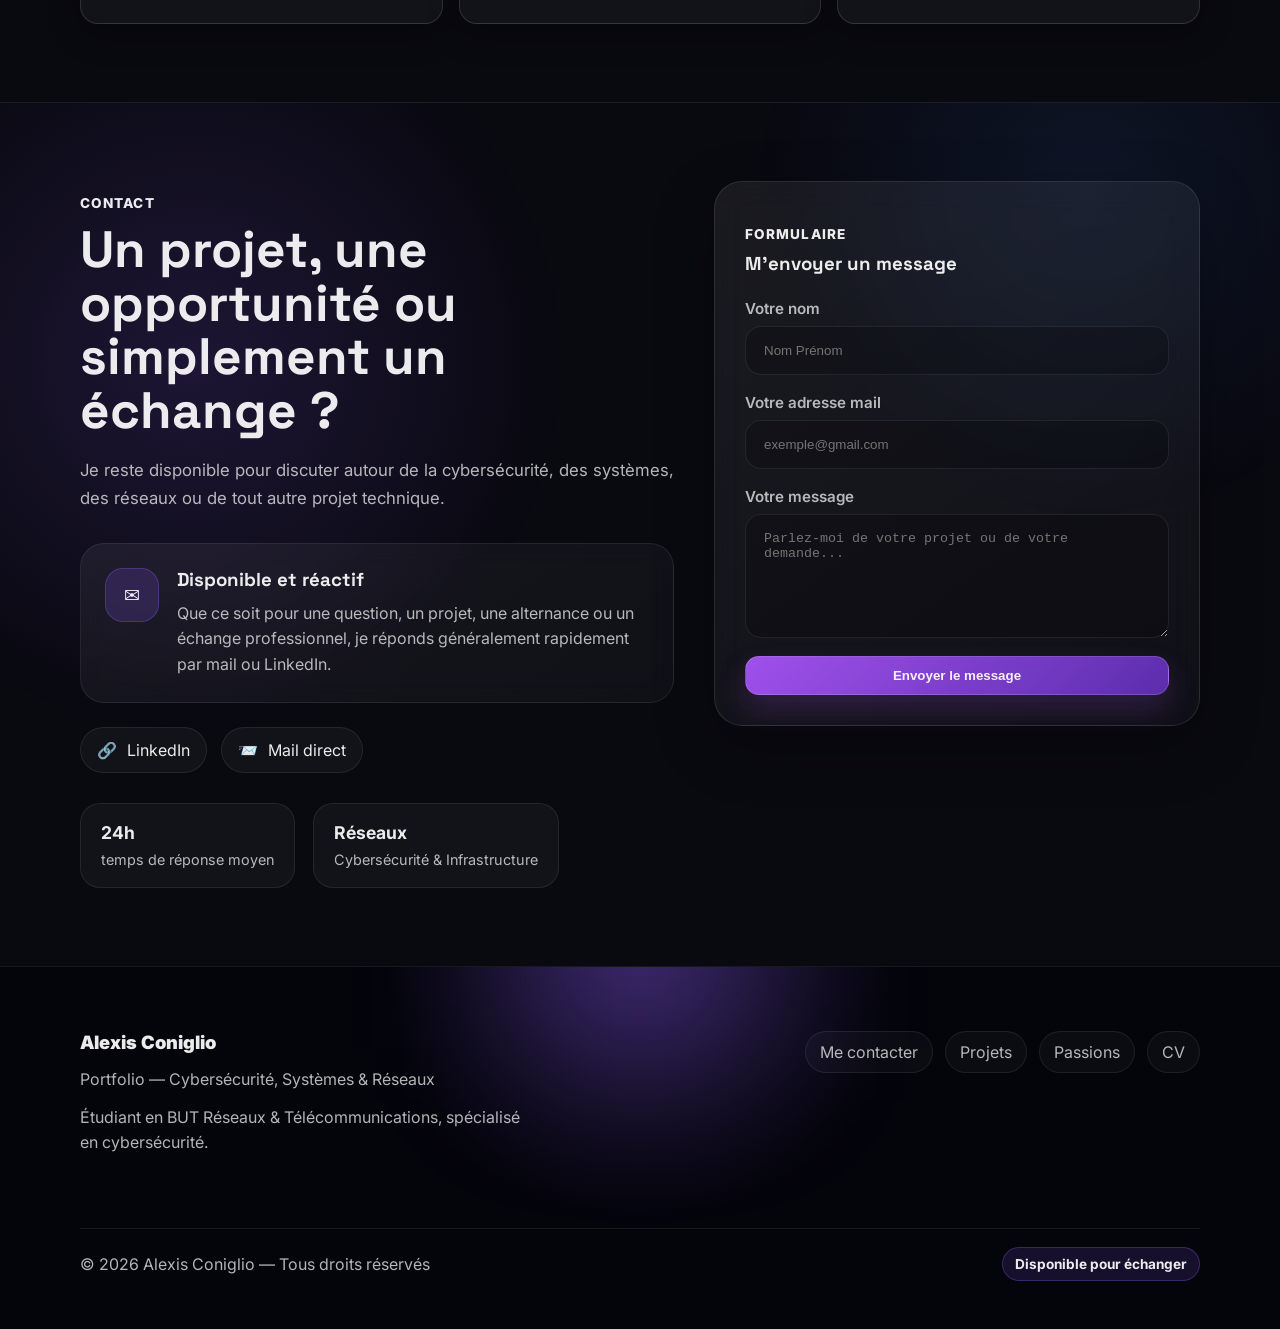
==== commit 01985e4e: "Modification de la partie contact" ====
--- a/index.html
+++ b/index.html
@@ -175,45 +175,104 @@
       </div>
     </section>
 
-    <section id="contact" class="section">
-      <div class="container two-col">
-        <div class="reveal">
-          <h2>Contact</h2>
+<section id="contact" class="section contact-section">
+  <div class="contact-bg"></div>
+
+  <div class="container contact-grid">
+
+    <div class="contact-content reveal">
+      <p class="eyebrow">Contact</p>
+
+      <h2>Un projet, une opportunité ou simplement un échange ?</h2>
+
+      <p class="lead muted">
+        Je reste disponible pour discuter autour de la cybersécurité,
+        des systèmes, des réseaux ou de tout autre projet technique.
+      </p>
+
+      <div class="contact-card">
+        <div class="contact-card-icon">✉️</div>
+
+        <div>
+          <h3>Disponible et réactif</h3>
+
           <p class="muted">
+            Que ce soit pour une question, un projet, une alternance ou un échange
+            professionnel, je réponds généralement rapidement par mail ou LinkedIn.
           </p>
-          <div class="tip card subtle">
-            <p class="muted small">
-              Vous souhaitez échanger autour d’un projet, d’une opportunité ou obtenir davantage d’informations ? <br>
-              Je reste disponible par mail ou via LinkedIn et vous répondrai dans les meilleurs délais.
-            </p>
-          </div>
-          <div class="social">
-            <a class="social-link" href="https://www.linkedin.com/in/alexis-coniglio" target="_blank" rel="noreferrer">LinkedIn</a>
-          </div>
-        </div>
-
-        <form class="card reveal" id="contactForm" autocomplete="on">
-          <h3>M'envoyer un mail</h3>
-
-          <label class="field">
-            <span>Votre nom</span>
-            <input name="name" type="text" placeholder="Nom Prénom" required />
-          </label>
-
-          <label class="field">
-            <span>Votre adresse mail</span>
-            <input name="email" type="email" placeholder="exemple@gmail.com" required />
-          </label>
-
-          <label class="field">
-            <span>Votre message</span>
-            <textarea name="message" rows="5" placeholder="Écrivez votre message ici..." required></textarea>
-          </label>
-
-          <button class="btn primary" type="submit">Envoyer un mail</button>
-        </form>
-      </div>
-    </section>
+        </div>
+      </div>
+
+      <div class="contact-infos">
+        <a class="contact-link"
+           href="https://www.linkedin.com/in/alexis-coniglio"
+           target="_blank"
+           rel="noreferrer">
+          <span>🔗</span>
+          LinkedIn
+        </a>
+
+        <a class="contact-link"
+           href="mailto:alexisconiglio2010@gmail.com">
+          <span>📨</span>
+          Mail direct
+        </a>
+      </div>
+
+      <div class="contact-mini-stats">
+        <div>
+          <strong>24h</strong>
+          <span>temps de réponse moyen</span>
+        </div>
+
+        <div>
+          <strong>Réseaux</strong>
+          <span>Cybersécurité & Infrastructure</span>
+        </div>
+      </div>
+    </div>
+
+    <form class="contact-form reveal" id="contactForm" autocomplete="on">
+      <div class="form-top">
+        <p class="eyebrow">Formulaire</p>
+        <h3>M’envoyer un message</h3>
+      </div>
+
+      <label class="field">
+        <span>Votre nom</span>
+        <input
+          name="name"
+          type="text"
+          placeholder="Nom Prénom"
+          required
+        />
+      </label>
+
+      <label class="field">
+        <span>Votre adresse mail</span>
+        <input
+          name="email"
+          type="email"
+          placeholder="exemple@gmail.com"
+          required
+        />
+      </label>
+
+      <label class="field">
+        <span>Votre message</span>
+        <textarea
+          name="message"
+          rows="6"
+          placeholder="Parlez-moi de votre projet ou de votre demande..."
+          required></textarea>
+      </label>
+
+      <button class="btn primary full" type="submit">
+        Envoyer le message
+      </button>
+    </form>
+  </div>
+</section>
 
   </main>
 
--- a/assets/css/style.css
+++ b/assets/css/style.css
@@ -1641,4 +1641,176 @@
   .projects-hero-grid{
     grid-template-columns:1fr;
   }
+}
+
+.contact-section{
+  position:relative;
+  overflow:hidden;
+}
+
+.contact-bg{
+  position:absolute;
+  inset:0;
+  background:
+    radial-gradient(circle at 15% 30%, rgba(139,92,246,.16), transparent 30%),
+    radial-gradient(circle at 85% 10%, rgba(59,130,246,.10), transparent 25%);
+  pointer-events:none;
+}
+
+.contact-grid{
+  position:relative;
+  z-index:1;
+  display:grid;
+  grid-template-columns:1.1fr .9fr;
+  gap:40px;
+  align-items:start;
+}
+
+.contact-content h2{
+  margin:12px 0 18px;
+  font-size:clamp(2.2rem,4vw,3.5rem);
+  line-height:1.05;
+  max-width:700px;
+}
+
+.contact-content .lead{
+  max-width:650px;
+  line-height:1.7;
+  font-size:1.05rem;
+}
+
+.contact-card{
+  display:flex;
+  gap:18px;
+  margin-top:30px;
+  padding:24px;
+  border-radius:24px;
+  border:1px solid rgba(255,255,255,.08);
+  background:linear-gradient(145deg, rgba(255,255,255,.06), rgba(255,255,255,.03));
+  backdrop-filter:blur(12px);
+}
+
+.contact-card h3{
+  margin:0 0 10px;
+}
+
+.contact-card p{
+  margin:0;
+  line-height:1.6;
+}
+
+.contact-card-icon{
+  min-width:54px;
+  height:54px;
+  display:flex;
+  align-items:center;
+  justify-content:center;
+  border-radius:18px;
+  background:rgba(139,92,246,.18);
+  border:1px solid rgba(139,92,246,.30);
+  font-size:1.2rem;
+}
+
+.contact-infos{
+  display:flex;
+  gap:14px;
+  flex-wrap:wrap;
+  margin-top:24px;
+}
+
+.contact-link{
+  display:flex;
+  align-items:center;
+  gap:10px;
+  padding:12px 16px;
+  border-radius:999px;
+  border:1px solid rgba(255,255,255,.08);
+  background:rgba(255,255,255,.04);
+  color:var(--text);
+  transition:.2s ease;
+}
+
+.contact-link:hover{
+  transform:translateY(-2px);
+  border-color:rgba(139,92,246,.35);
+  background:rgba(139,92,246,.10);
+}
+
+.contact-mini-stats{
+  display:flex;
+  gap:18px;
+  flex-wrap:wrap;
+  margin-top:30px;
+}
+
+.contact-mini-stats div{
+  padding:18px 20px;
+  border-radius:20px;
+  background:rgba(255,255,255,.04);
+  border:1px solid rgba(255,255,255,.08);
+}
+
+.contact-mini-stats strong{
+  display:block;
+  font-size:1.1rem;
+  margin-bottom:6px;
+}
+
+.contact-mini-stats span{
+  color:var(--muted);
+  font-size:.9rem;
+}
+
+.contact-form{
+  padding:30px;
+  border-radius:28px;
+  border:1px solid rgba(255,255,255,.10);
+  background:linear-gradient(145deg, rgba(255,255,255,.07), rgba(255,255,255,.03));
+  backdrop-filter:blur(16px);
+  box-shadow:0 20px 60px rgba(0,0,0,.30);
+}
+
+.form-top{
+  margin-bottom:24px;
+}
+
+.form-top h3{
+  margin-top:8px;
+}
+
+.contact-form .field{
+  margin-bottom:18px;
+}
+
+.contact-form input,
+.contact-form textarea{
+  width:100%;
+  padding:16px 18px;
+  border-radius:16px;
+  border:1px solid rgba(255,255,255,.08);
+  background:rgba(0,0,0,.20);
+  color:var(--text);
+  transition:.2s ease;
+}
+
+.contact-form input:focus,
+.contact-form textarea:focus{
+  border-color:rgba(139,92,246,.45);
+  box-shadow:0 0 0 4px rgba(139,92,246,.10);
+}
+
+.btn.full{
+  width:100%;
+  justify-content:center;
+}
+
+@media(max-width:950px){
+
+  .contact-grid{
+    grid-template-columns:1fr;
+  }
+
+  .contact-content h2{
+    max-width:100%;
+  }
 }
